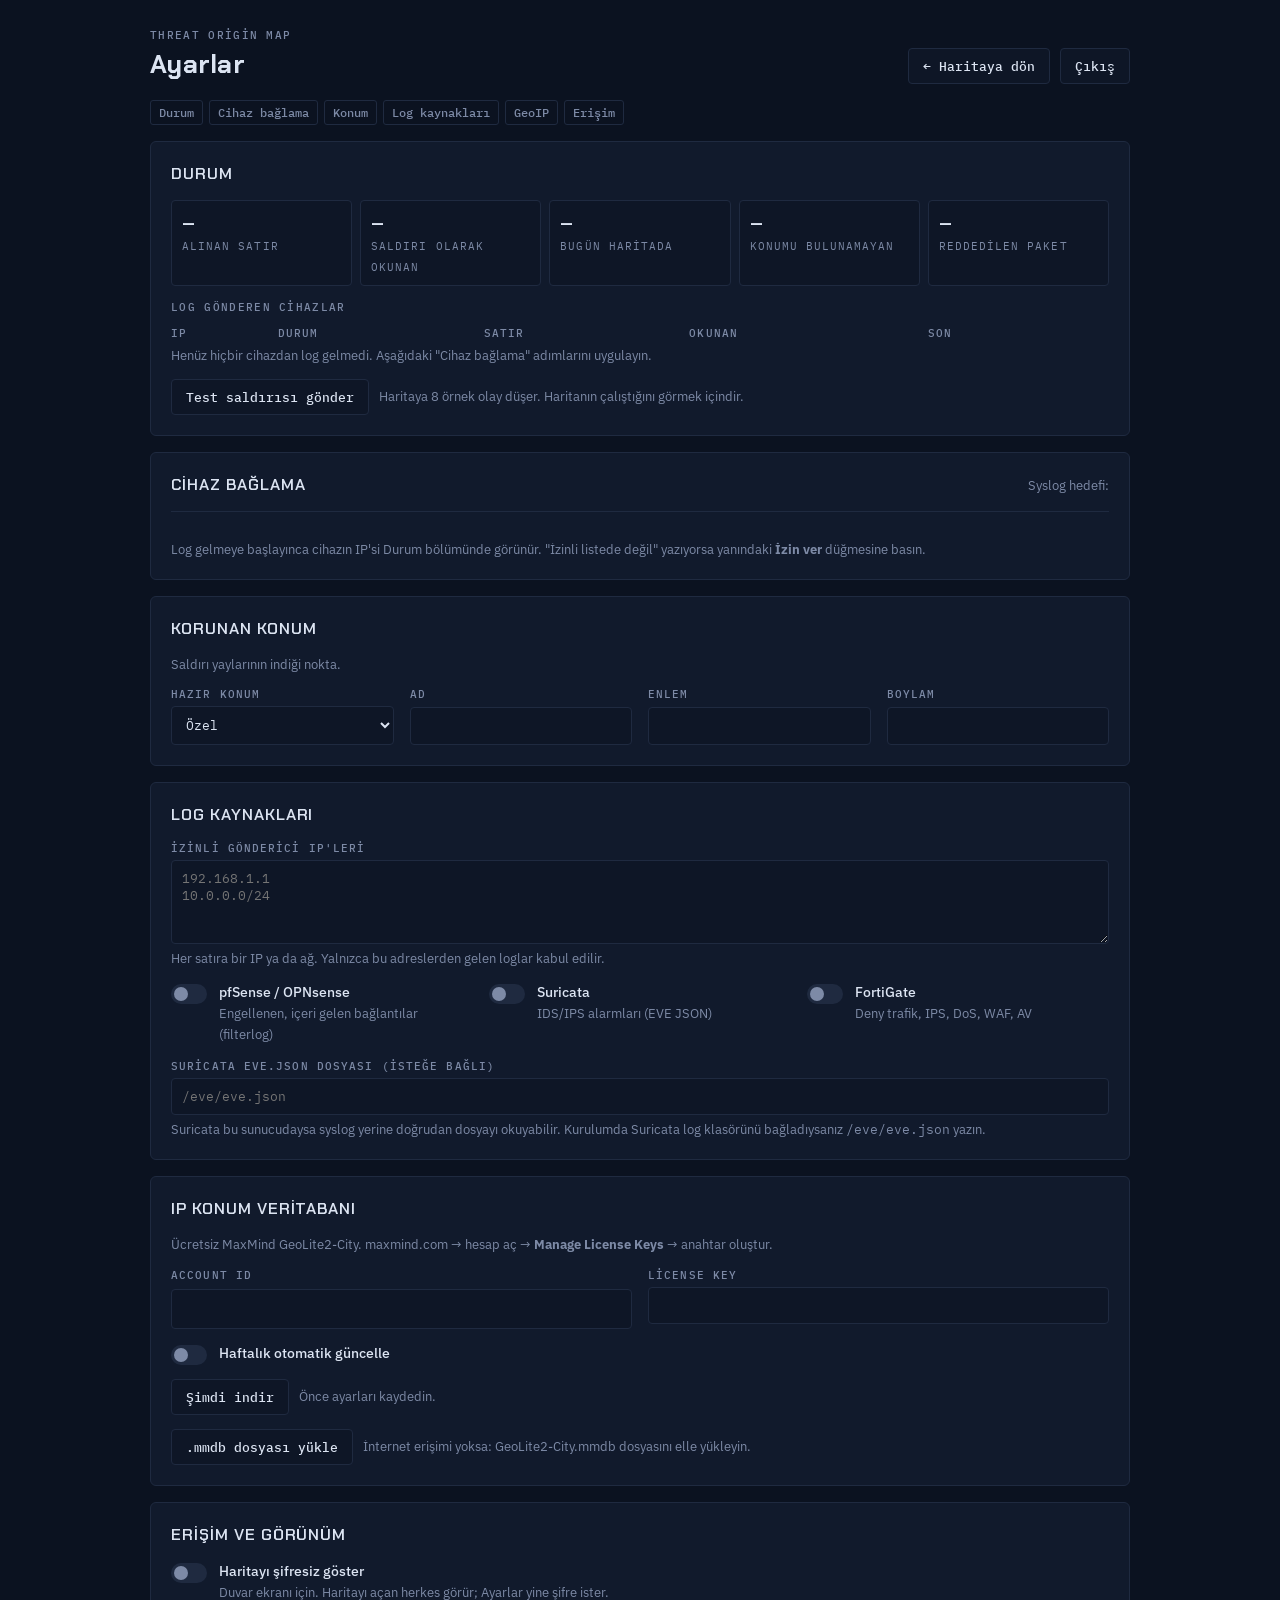
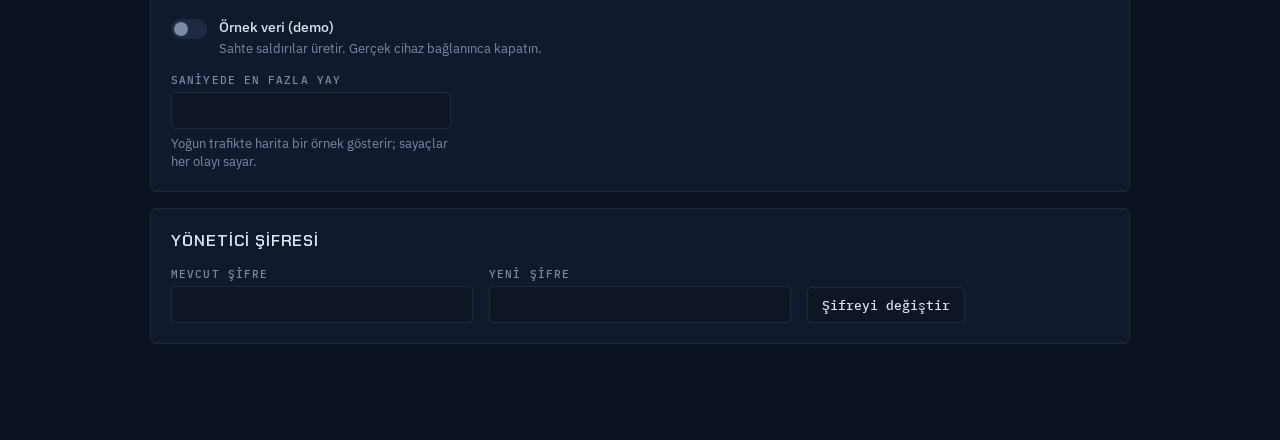
==== static/settings.html @ 55336fe7 "Threat Origin Map: live attack map for firewall / IDS logs Docker app that receives pfSense/OPNsense" ====
<!doctype html>
<html lang="tr">
<head>
<meta charset="utf-8">
<meta name="viewport" content="width=device-width,initial-scale=1,viewport-fit=cover">
<title>Ayarlar · Threat Origin Map</title>
<link rel="stylesheet" href="https://fonts.googleapis.com/css2?family=Chakra+Petch:wght@600;700&family=IBM+Plex+Sans:wght@400;500;600&family=IBM+Plex+Mono:wght@400;500&display=swap">
<link rel="stylesheet" href="ui.css">
</head>
<body>
<main class="wrap">
  <div class="top">
    <div>
      <span class="eyebrow">Threat Origin Map</span>
      <h1>Ayarlar</h1>
    </div>
    <div class="row">
      <a class="btn" href="/">← Haritaya dön</a>
      <button type="button" id="logout">Çıkış</button>
    </div>
  </div>
  <nav class="jump" aria-label="Bölümler">
    <a href="#status">Durum</a><a href="#devices">Cihaz bağlama</a><a href="#site">Konum</a><a href="#sources">Log kaynakları</a><a href="#geoip">GeoIP</a><a href="#access">Erişim</a>
  </nav>

  <!-- STATUS -->
  <section class="card" id="status">
    <header><h2>Durum</h2><div class="row" id="pills"></div></header>
    <div class="kv">
      <div><b id="sRecv">–</b><span>Alınan satır</span></div>
      <div><b id="sParsed">–</b><span>Saldırı olarak okunan</span></div>
      <div><b id="sMap">–</b><span>Bugün haritada</span></div>
      <div><b id="sUnloc">–</b><span>Konumu bulunamayan</span></div>
      <div><b id="sRej">–</b><span>Reddedilen paket</span></div>
    </div>
    <div id="statusMsg" class="msg warn" hidden></div>
    <div>
      <h3 class="eyebrow" style="margin-bottom:6px">Log gönderen cihazlar</h3>
      <div class="tablewrap">
        <table>
          <thead><tr><th>IP</th><th>Durum</th><th>Satır</th><th>Okunan</th><th>Son</th><th></th></tr></thead>
          <tbody id="senders"></tbody>
        </table>
      </div>
      <p class="help" id="noSenders">Henüz hiçbir cihazdan log gelmedi. Aşağıdaki "Cihaz bağlama" adımlarını uygulayın.</p>
    </div>
    <div class="row">
      <button type="button" id="testBtn">Test saldırısı gönder</button>
      <span class="help">Haritaya 8 örnek olay düşer. Haritanın çalıştığını görmek içindir.</span>
    </div>
  </section>

  <!-- DEVICES -->
  <section class="card" id="devices">
    <header><h2>Cihaz bağlama</h2><span class="muted small">Syslog hedefi: <code id="target"></code></span></header>
    <div class="tabs" role="tablist" id="tabs"></div>
    <div id="tabBody"></div>
    <p class="help">Log gelmeye başlayınca cihazın IP'si Durum bölümünde görünür. "İzinli listede değil" yazıyorsa yanındaki <b>İzin ver</b> düğmesine basın.</p>
  </section>

  <form id="form" class="stack" autocomplete="off">
    <!-- SITE -->
    <section class="card" id="site">
      <header><h2>Korunan konum</h2></header>
      <p class="help">Saldırı yaylarının indiği nokta.</p>
      <div class="grid2">
        <label class="field"><span>Hazır konum</span><select id="preset"></select></label>
        <label class="field"><span>Ad</span><input type="text" id="siteName" maxlength="32"></label>
        <label class="field"><span>Enlem</span><input type="number" id="siteLat" step="0.0001" min="-90" max="90"></label>
        <label class="field"><span>Boylam</span><input type="number" id="siteLon" step="0.0001" min="-180" max="180"></label>
      </div>
    </section>

    <!-- SOURCES -->
    <section class="card" id="sources">
      <header><h2>Log kaynakları</h2></header>
      <label class="field"><span>İzinli gönderici IP'leri</span>
        <textarea id="allowed" placeholder="192.168.1.1&#10;10.0.0.0/24"></textarea>
        <p class="help">Her satıra bir IP ya da ağ. Yalnızca bu adreslerden gelen loglar kabul edilir.</p></label>
      <div id="openWarn" class="msg warn" hidden>Liste boş: herkesten gelen syslog kabul ediliyor. UDP syslog sahte gönderilebilir; firewall'unuzun IP'sini ekleyin.</div>
      <div class="grid2">
        <label class="toggle"><input type="checkbox" id="srcFilterlog"><i></i><span><b>pfSense / OPNsense</b><span class="help">Engellenen, içeri gelen bağlantılar (filterlog)</span></span></label>
        <label class="toggle"><input type="checkbox" id="srcSuricata"><i></i><span><b>Suricata</b><span class="help">IDS/IPS alarmları (EVE JSON)</span></span></label>
        <label class="toggle"><input type="checkbox" id="srcFortigate"><i></i><span><b>FortiGate</b><span class="help">Deny trafik, IPS, DoS, WAF, AV</span></span></label>
      </div>
      <label class="field"><span>Suricata eve.json dosyası (isteğe bağlı)</span>
        <input type="text" id="eveFile" placeholder="/eve/eve.json">
        <p class="help" id="eveHelp">Suricata bu sunucudaysa syslog yerine doğrudan dosyayı okuyabilir. Kurulumda Suricata log klasörünü bağladıysanız <code>/eve/eve.json</code> yazın.</p></label>
    </section>

    <!-- GEOIP -->
    <section class="card" id="geoip">
      <header><h2>IP konum veritabanı</h2><span id="geoPill"></span></header>
      <p class="help">Ücretsiz MaxMind GeoLite2-City. maxmind.com → hesap aç → <b>Manage License Keys</b> → anahtar oluştur.</p>
      <div class="grid2">
        <label class="field"><span>Account ID</span><input type="text" id="geoAid" inputmode="numeric"></label>
        <label class="field"><span>License Key</span><input type="password" id="geoKey" placeholder="">
          <p class="help" id="geoKeyHelp"></p></label>
      </div>
      <label class="toggle"><input type="checkbox" id="geoAuto"><i></i><span><b>Haftalık otomatik güncelle</b></span></label>
      <div class="row">
        <button type="button" id="geoDl">Şimdi indir</button>
        <span class="help">Önce ayarları kaydedin.</span>
      </div>
      <div class="row">
        <label class="btn" for="geoFile">.mmdb dosyası yükle</label>
        <input type="file" id="geoFile" accept=".mmdb" hidden>
        <span class="help">İnternet erişimi yoksa: GeoLite2-City.mmdb dosyasını elle yükleyin.</span>
      </div>
      <div id="geoMsg" class="msg" hidden></div>
    </section>

    <!-- ACCESS -->
    <section class="card" id="access">
      <header><h2>Erişim ve görünüm</h2></header>
      <label class="toggle"><input type="checkbox" id="publicMap"><i></i><span><b>Haritayı şifresiz göster</b><span class="help">Duvar ekranı için. Haritayı açan herkes görür; Ayarlar yine şifre ister.</span></span></label>
      <label class="toggle"><input type="checkbox" id="demo"><i></i><span><b>Örnek veri (demo)</b><span class="help">Sahte saldırılar üretir. Gerçek cihaz bağlanınca kapatın.</span></span></label>
      <label class="field" style="max-width:280px"><span>Saniyede en fazla yay</span><input type="number" id="maxEps" min="1" max="500" step="1">
        <p class="help">Yoğun trafikte harita bir örnek gösterir; sayaçlar her olayı sayar.</p></label>
    </section>
  </form>

  <section class="card">
    <header><h2>Yönetici şifresi</h2></header>
    <form id="pwForm" class="grid2" autocomplete="off">
      <label class="field"><span>Mevcut şifre</span><input type="password" id="pwCur" autocomplete="current-password" required></label>
      <label class="field"><span>Yeni şifre</span><input type="password" id="pwNew" autocomplete="new-password" minlength="10" required></label>
      <div class="row" style="align-self:end"><button type="submit">Şifreyi değiştir</button></div>
    </form>
    <div id="pwMsg" class="msg" hidden></div>
  </section>
</main>

<div class="savebar" id="savebar" hidden>
  <div class="inner">
    <span id="saveMsg" class="small muted">Kaydedilmemiş değişiklikler var.</span>
    <button type="button" id="discard">Vazgeç</button>
    <button type="button" class="primary" id="save">Kaydet</button>
  </div>
</div>

<script>
const $=id=>document.getElementById(id);
const H={"Content-Type":"application/json","X-Requested-With":"attackmap"};
async function api(path,opts={}){
  const r=await fetch(path,{...opts,headers:{...H,...(opts.headers||{})}});
  if(r.status===401){location.href="/login?next=/settings";throw new Error("Giriş gerekli.")}
  const j=await r.json().catch(()=>({}));
  if(!r.ok) throw new Error(j.error||("Hata "+r.status));
  return j;
}
function show(el,text,kind){el.textContent=text;el.className="msg "+(kind||"");el.hidden=!text}
function el(tag,props={},text){const n=document.createElement(tag);Object.assign(n,props);if(text!=null)n.textContent=text;return n}
const fmt=n=>Number(n).toLocaleString("tr-TR");
const ago=s=>{if(!s)return"–";const d=Math.round(Date.now()/1000-s);return d<5?"şimdi":d<60?d+" sn önce":d<3600?Math.round(d/60)+" dk önce":Math.round(d/3600)+" sa önce"};

// ---------- presets
const PRESETS=[["Özel",null,null],["İstanbul",41.01,28.98],["Ankara",39.93,32.86],["İzmir",38.42,27.14],["Bursa",40.19,29.06],["Antalya",36.90,30.70],
  ["Frankfurt",50.11,8.68],["Amsterdam",52.37,4.90],["Londra",51.51,-0.13],["Paris",48.86,2.35],["Ashburn (US-East)",39.04,-77.49],["Singapur",1.35,103.82]];
$("preset").replaceChildren(...PRESETS.map((p,i)=>el("option",{value:i},p[0])));
$("preset").onchange=()=>{const p=PRESETS[$("preset").value];if(p[1]==null)return;$("siteLat").value=p[1];$("siteLon").value=p[2];dirty(true)};
function syncPreset(){const i=PRESETS.findIndex(p=>p[1]==+$("siteLat").value&&p[2]==+$("siteLon").value);$("preset").value=i<0?0:i}

// ---------- config form
let cfg=null;
function fill(c){
  cfg=c;
  $("siteName").value=c.site.name; $("siteLat").value=c.site.lat; $("siteLon").value=c.site.lon; syncPreset();
  $("allowed").value=c.allowed_senders.join("\n"); $("openWarn").hidden=c.allowed_senders.length>0;
  $("srcFilterlog").checked=c.sources.filterlog; $("srcSuricata").checked=c.sources.suricata; $("srcFortigate").checked=c.sources.fortigate;
  $("eveFile").value=c.eve_file;
  $("geoAid").value=c.geoip.account_id; $("geoKey").value="";
  $("geoKey").placeholder=c.geoip.license_key_set?"•••••••• (kayıtlı)":"";
  $("geoKeyHelp").textContent=c.geoip.license_key_set?"Kayıtlı. Değiştirmek için yenisini yazın.":"";
  $("geoAuto").checked=c.geoip.auto_update;
  $("publicMap").checked=c.public_map; $("demo").checked=c.demo; $("maxEps").value=c.max_eps;
  dirty(false);
}
function collect(){
  const body={
    site:{name:$("siteName").value,lat:$("siteLat").value,lon:$("siteLon").value},
    allowed_senders:$("allowed").value.split(/[\s,]+/).filter(Boolean),
    sources:{filterlog:$("srcFilterlog").checked,suricata:$("srcSuricata").checked,fortigate:$("srcFortigate").checked},
    eve_file:$("eveFile").value,
    geoip:{account_id:$("geoAid").value,auto_update:$("geoAuto").checked},
    public_map:$("publicMap").checked, demo:$("demo").checked, max_eps:$("maxEps").value,
  };
  if($("geoKey").value) body.geoip.license_key=$("geoKey").value;
  return body;
}
function dirty(on){$("savebar").hidden=!on;$("saveMsg").textContent="Kaydedilmemiş değişiklikler var.";$("saveMsg").className="small muted"}
$("form").addEventListener("input",e=>{if(e.target.id!=="geoFile")dirty(true);if(e.target.id==="siteLat"||e.target.id==="siteLon")syncPreset()});
$("form").addEventListener("change",e=>{if(e.target.type==="checkbox")dirty(true)});
$("discard").onclick=()=>fill(cfg);
$("save").onclick=async()=>{
  $("save").disabled=true;
  try{fill(await api("api/config",{method:"POST",body:JSON.stringify(collect())}));refresh()}
  catch(x){$("saveMsg").textContent=x.message;$("saveMsg").className="small";$("saveMsg").style.color="var(--bad)"}
  finally{$("save").disabled=false}
};
window.addEventListener("beforeunload",e=>{if(!$("savebar").hidden){e.preventDefault()}});

// ---------- status
async function refresh(){
  let s; try{s=await api("api/status")}catch{return}
  $("sRecv").textContent=fmt(s.received); $("sParsed").textContent=fmt(s.parsed);
  $("sMap").textContent=fmt(s.map.total_today); $("sUnloc").textContent=fmt(s.unlocated); $("sRej").textContent=fmt(s.rejected);
  const recent=s.senders.some(x=>x.allowed&&Date.now()/1000-x.last<120);
  const pills=[];
  pills.push(recent?["ok","Log geliyor"]:["warn","Log bekleniyor"]);
  pills.push(s.geoip.state==="ready"?["ok","GeoIP hazır"]:s.geoip.state==="downloading"?["warn","GeoIP indiriliyor"]:["bad","GeoIP yok"]);
  if(cfg?.demo) pills.push(["warn","Demo açık"]);
  $("pills").replaceChildren(...pills.map(([k,t])=>el("span",{className:"pill "+k},t)));
  const warn = s.geoip.state!=="ready" && s.unlocated>0 ? "Loglar geliyor ama konum bulunamıyor: GeoIP veritabanını kurun (aşağıda)." :
               s.received>0 && s.parsed===0 ? "Loglar geliyor ama hiçbiri saldırı olarak okunmadı. Cihazda engellenen bağlantıların loglandığından ve doğru kaynağın açık olduğundan emin olun." : "";
  show($("statusMsg"),warn,"warn");
  const g=s.geoip; $("geoPill").replaceChildren(el("span",{className:"pill "+(g.state==="ready"?"ok":g.state==="downloading"?"warn":"bad")},
    g.state==="ready"?g.message:g.state==="downloading"?"İndiriliyor…":"Yok"));
  if(g.last_error) show($("geoMsg"),g.last_error,"bad");
  else if(g.state==="error") show($("geoMsg"),g.message,"bad");
  $("target").textContent=`${location.hostname}:${s.syslog_port} (UDP)`; port=s.syslog_port; renderTab();
  $("eveHelp").hidden=false;
  if(s.eve_root) $("eveFile").placeholder=s.eve_root.replace(/\/$/,"")+"/eve.json";
  const tb=$("senders"); tb.replaceChildren();
  $("noSenders").hidden=s.senders.length>0;
  for(const x of s.senders){
    const tr=el("tr");
    const st=el("td"); st.append(el("span",{className:"pill "+(x.allowed?"ok":"bad")},x.allowed?"Kabul":"İzinli listede değil"));
    const act=el("td");
    if(!x.allowed){const b=el("button",{type:"button"},"İzin ver");b.onclick=()=>allow(x.ip,b);act.append(b)}
    tr.append(el("td",{},x.ip),st,el("td",{},fmt(x.count)),el("td",{},fmt(x.parsed)),el("td",{},ago(x.last)),act);
    tb.append(tr);
  }
}
async function allow(ip,btn){
  btn.disabled=true;
  try{fill(await api("api/config",{method:"POST",body:JSON.stringify({allowed_senders:[...cfg.allowed_senders,ip]})}));refresh()}
  catch(x){btn.disabled=false;alert(x.message)}
}
$("testBtn").onclick=async()=>{$("testBtn").disabled=true;try{await api("api/test-event",{method:"POST"});setTimeout(refresh,300)}finally{setTimeout(()=>$("testBtn").disabled=false,1500)}};

// ---------- geoip actions
$("geoDl").onclick=async()=>{
  if(!$("savebar").hidden){show($("geoMsg"),"Önce Kaydet'e basın.","warn");return}
  try{await api("api/geoip/download",{method:"POST"});show($("geoMsg"),"İndirme başladı. Yaklaşık 70 MB, bir dakika sürebilir.","ok");$("geoMsg").dataset.dl="1";poll()}
  catch(x){show($("geoMsg"),x.message,"bad")}
};
async function poll(){for(let i=0;i<60;i++){await new Promise(r=>setTimeout(r,2000));const s=await api("api/status");refresh();
  if(s.geoip.state!=="downloading"){if(!s.geoip.last_error&&s.geoip.state==="ready")show($("geoMsg"),"Veritabanı kuruldu: "+s.geoip.message,"ok");return}}}
$("geoFile").onchange=async e=>{
  const f=e.target.files[0]; if(!f)return;
  show($("geoMsg"),`${f.name} yükleniyor…`,"");
  try{const j=await api("api/geoip/upload",{method:"PUT",headers:{"Content-Type":"application/octet-stream"},body:f});show($("geoMsg"),"Veritabanı kuruldu: "+j.message,"ok");refresh()}
  catch(x){show($("geoMsg"),x.message,"bad")}
  e.target.value="";
};

// ---------- password + logout
$("pwForm").addEventListener("submit",async e=>{
  e.preventDefault();
  try{await api("api/password",{method:"POST",body:JSON.stringify({current:$("pwCur").value,new:$("pwNew").value})});
    show($("pwMsg"),"Şifre değiştirildi. Diğer cihazlardaki oturumlar kapatıldı.","ok");$("pwCur").value=$("pwNew").value=""}
  catch(x){show($("pwMsg"),x.message,"bad")}
});
$("logout").onclick=async()=>{await api("api/logout",{method:"POST"}).catch(()=>{});location.href="/login"};

// ---------- device guides
let port=5514, tab="pfsense";
const GUIDES={
  pfsense:{label:"pfSense",render:(h,p)=>[
    ["ol",[`<b>Status → System Logs → Settings</b> sayfasını açın.`,
      `<b>Enable Remote Logging</b> kutusunu işaretleyin.`,
      `<b>Remote log servers</b> alanına <code>${h}:${p}</code> yazın.`,
      `<b>Remote Syslog Contents</b> bölümünde <b>Firewall Events</b> işaretli olsun. Suricata paketi kuruluysa onu da seçin.`,
      `<b>Firewall → Rules → WAN</b>: engelleyen kurallarda <b>Log packets</b> açık olsun ya da <b>Status → System Logs → Settings</b> altında <b>Log packets matched from the default block rules</b> işaretli olsun.`,
      `Kaydedin. Birkaç saniye içinde cihaz Durum bölümünde görünür.`]]]},
  opnsense:{label:"OPNsense",render:(h,p)=>[
    ["ol",[`<b>System → Settings → Logging / targets</b> → <b>+</b>`,
      `Transport: <b>UDP(4)</b>, Applications: <b>filter (filterlog)</b> (Suricata kullanıyorsanız <b>suricata</b> da)`,
      `Hostname: <code>${h}</code>, Port: <code>${p}</code>`,
      `Kaydedip <b>Apply</b> deyin. WAN engelleme kurallarında <b>Log</b> açık olmalı (varsayılan block kuralı için <b>Firewall → Settings → Advanced → Log default block</b>).`]]]},
  fortigate:{label:"FortiGate",render:(h,p)=>[
    ["p","CLI'ya yapıştırın:"],
    ["pre",`config log syslogd setting\n    set status enable\n    set server "${h}"\n    set port ${p}\n    set mode udp\n    set format default\nend\nconfig log syslogd filter\n    set forward-traffic enable\n    set local-traffic enable\n    set anomaly enable\nend`],
    ["p","WAN'dan gelen deny trafiğini görmek için ilgili policy'lerde (ve implicit deny'da) <b>Log Violation Traffic</b> açık olmalı. IPS/WAF olayları otomatik gelir."]]},
  suricata:{label:"Suricata",render:(h,p)=>[
    ["p","<b>pfSense / OPNsense paketi:</b> Interface ayarlarında <b>EVE JSON Log</b> açın, çıktı türünü <b>SYSLOG</b> seçin ve firewall'un remote syslog'unu yukarıdaki gibi bu sunucuya yönlendirin."],
    ["p","<b>Bağımsız Suricata (Linux):</b> rsyslog ile gönderin:"],
    ["pre",`# /etc/rsyslog.d/60-attackmap.conf\nmodule(load="imfile")\ninput(type="imfile" File="/var/log/suricata/eve.json" Tag="suricata:")\nif $programname == 'suricata' then @${h}:${p}`],
    ["p","Suricata bu sunucudaysa daha kolayı: kurulumda Suricata log klasörünü bağlayıp <b>Log kaynakları → eve.json dosyası</b> alanına <code>/eve/eve.json</code> yazın."]]},
};
function renderTab(){
  const h=location.hostname;
  $("tabs").replaceChildren(...Object.entries(GUIDES).map(([k,g])=>{const b=el("button",{type:"button",role:"tab"},g.label);b.setAttribute("aria-selected",k===tab);b.onclick=()=>{tab=k;renderTab()};return b}));
  const body=$("tabBody"); body.replaceChildren();
  for(const [kind,content] of GUIDES[tab].render(h,port)){
    if(kind==="ol"){const ol=el("ol",{className:"steps"});content.forEach(t=>{const li=el("li");li.innerHTML=t;ol.append(li)});body.append(ol)}
    else if(kind==="pre"){const wrap=el("div",{className:"field"});const pre=el("pre",{},content);const b=el("button",{type:"button"},"Kopyala");
      b.onclick=async()=>{try{await navigator.clipboard.writeText(content);b.textContent="Kopyalandı"}catch{const r=document.createRange();r.selectNodeContents(pre);getSelection().removeAllRanges();getSelection().addRange(r)}setTimeout(()=>b.textContent="Kopyala",1500)};
      const row=el("div",{className:"row"});row.append(b);wrap.append(pre,row);body.append(wrap)}
    else{const p=el("p",{className:"help"});p.innerHTML=content;body.append(p)}
  }
}

(async()=>{fill(await api("api/config"));await refresh();setInterval(refresh,3000)})();
</script>
</body>
</html>
---- static/ui.css ----
/* Shared look for setup, login and settings: same console palette as the map. */
:root{
  --bg:#0B1220; --panel:#111A2C; --panel2:#0E1626; --line:#1F2A40; --fg:#DCE4F2; --muted:#7D8AA6;
  --accent:#59D8E6; --warn:#F2A541; --bad:#F2545B; --ok:#5FD39A;
  --display:"Chakra Petch","Segoe UI",system-ui,sans-serif;
  --body:"IBM Plex Sans","Segoe UI",system-ui,sans-serif;
  --mono:"IBM Plex Mono",ui-monospace,Consolas,monospace;
  color-scheme:dark;
}
*,*::before,*::after{box-sizing:border-box}
html,body{margin:0}
body{background:var(--bg);color:var(--fg);font:14px/1.5 var(--body);
  padding-left:max(16px,env(safe-area-inset-left,0px));padding-right:max(16px,env(safe-area-inset-right,0px));padding-block:24px 96px}
a{color:var(--accent)}
h1,h2,h3{font-family:var(--display);letter-spacing:.01em;text-wrap:balance;margin:0}
h1{font-size:26px;font-weight:700}
h2{font-size:16px;font-weight:600;letter-spacing:.06em;text-transform:uppercase}
.eyebrow{font:500 11px var(--mono);letter-spacing:.12em;text-transform:uppercase;color:var(--muted)}
.muted{color:var(--muted)}
.small{font-size:12.5px}
.wrap{max-width:980px;margin:0 auto;display:grid;gap:16px}
.narrow{max-width:520px}
.stack{display:grid;gap:16px;min-width:0}
.card{background:var(--panel);border:1px solid var(--line);border-radius:6px;padding:20px;display:grid;gap:14px;min-width:0}
.card > header{display:flex;justify-content:space-between;align-items:baseline;gap:12px;flex-wrap:wrap}
.grid2{display:grid;grid-template-columns:repeat(auto-fit,minmax(220px,1fr));gap:12px 16px}
.field{display:grid;gap:5px;min-width:0}
.field > span{font:500 11px var(--mono);letter-spacing:.1em;text-transform:uppercase;color:var(--muted)}
.help{font-size:12.5px;color:var(--muted);margin:0}
input[type=text],input[type=password],input[type=number],select,textarea{
  font:13px var(--mono);color:var(--fg);background:var(--panel2);border:1px solid var(--line);border-radius:4px;padding:9px 10px;width:100%;min-width:0}
textarea{min-height:84px;resize:vertical}
input:focus-visible,select:focus-visible,textarea:focus-visible,button:focus-visible,.toggle input:focus-visible+i{outline:2px solid var(--accent);outline-offset:2px}
button,.btn{font:500 12.5px var(--mono);color:var(--fg);background:var(--panel2);border:1px solid var(--line);border-radius:4px;padding:9px 14px;cursor:pointer;text-decoration:none;display:inline-flex;align-items:center;gap:8px;white-space:nowrap}
button:hover,.btn:hover{border-color:var(--muted)}
button.primary{background:var(--accent);border-color:var(--accent);color:#06202A;font-weight:600}
button.primary:hover{filter:brightness(1.08)}
button:disabled{opacity:.5;cursor:not-allowed}
.row{display:flex;gap:10px;flex-wrap:wrap;align-items:center}
.toggle{display:flex;align-items:flex-start;gap:12px;cursor:pointer}
.toggle input{position:absolute;opacity:0;width:1px;height:1px}
.toggle i{flex:none;width:36px;height:20px;border-radius:10px;background:var(--line);position:relative;transition:background .15s;margin-top:2px}
.toggle i::after{content:"";position:absolute;top:3px;left:3px;width:14px;height:14px;border-radius:50%;background:var(--muted);transition:transform .15s,background .15s}
.toggle input:checked+i{background:color-mix(in srgb,var(--accent) 35%,var(--line))}
.toggle input:checked+i::after{transform:translateX(16px);background:var(--accent)}
.toggle b{font-weight:500;display:block}
.pill{display:inline-flex;align-items:center;gap:6px;font:500 11px var(--mono);letter-spacing:.08em;text-transform:uppercase;padding:3px 9px;border-radius:3px;border:1px solid var(--line);color:var(--muted)}
.pill::before{content:"";width:7px;height:7px;border-radius:50%;background:currentColor}
.pill.ok{color:var(--ok);border-color:color-mix(in srgb,var(--ok) 50%,transparent)}
.pill.warn{color:var(--warn);border-color:color-mix(in srgb,var(--warn) 50%,transparent)}
.pill.bad{color:var(--bad);border-color:color-mix(in srgb,var(--bad) 50%,transparent)}
.msg{font-size:13px;padding:10px 12px;border-radius:4px;border:1px solid var(--line);background:var(--panel2)}
.msg.bad{border-color:color-mix(in srgb,var(--bad) 55%,transparent);color:#FFC9CB}
.msg.ok{border-color:color-mix(in srgb,var(--ok) 55%,transparent);color:#C9F2DD}
.msg.warn{border-color:color-mix(in srgb,var(--warn) 55%,transparent);color:#FBE2BC}
code,pre{font-family:var(--mono);font-size:12.5px}
pre{background:var(--panel2);border:1px solid var(--line);border-radius:4px;padding:12px;overflow-x:auto;margin:0;white-space:pre}
.kv{display:grid;grid-template-columns:repeat(auto-fit,minmax(130px,1fr));gap:8px}
.kv div{background:var(--panel2);border:1px solid var(--line);border-radius:4px;padding:8px 10px}
.kv b{display:block;font:600 20px var(--display);font-variant-numeric:tabular-nums}
.kv span{font:10.5px var(--mono);letter-spacing:.1em;text-transform:uppercase;color:var(--muted)}
.tablewrap{overflow-x:auto}
table{width:100%;border-collapse:collapse;font:12.5px var(--mono);font-variant-numeric:tabular-nums}
th{text-align:left;font-weight:500;color:var(--muted);font-size:10.5px;letter-spacing:.1em;text-transform:uppercase;padding:6px 10px 6px 0}
td{padding:7px 10px 7px 0;border-top:1px solid var(--line);white-space:nowrap}
.tabs{display:flex;gap:4px;flex-wrap:wrap;border-bottom:1px solid var(--line)}
.tabs button{border:0;border-bottom:2px solid transparent;border-radius:0;background:none;padding:8px 12px;color:var(--muted)}
.tabs button[aria-selected=true]{color:var(--fg);border-bottom-color:var(--accent)}
ol.steps{margin:0;padding-left:20px;display:grid;gap:6px}
.savebar{position:fixed;left:0;right:0;bottom:0;background:color-mix(in srgb,var(--panel) 94%,transparent);border-top:1px solid var(--line);
  padding:12px max(16px,env(safe-area-inset-right,0px)) calc(12px + env(safe-area-inset-bottom,0px)) max(16px,env(safe-area-inset-left,0px));backdrop-filter:blur(6px);z-index:5}
.savebar .inner{max-width:980px;margin:0 auto;display:flex;gap:12px;align-items:center;justify-content:flex-end;flex-wrap:wrap}
.top{display:flex;justify-content:space-between;align-items:flex-end;gap:12px;flex-wrap:wrap}
nav.jump{display:flex;gap:6px;flex-wrap:wrap}
nav.jump a{font:500 11.5px var(--mono);color:var(--muted);text-decoration:none;border:1px solid var(--line);border-radius:3px;padding:4px 8px}
nav.jump a:hover{color:var(--fg);border-color:var(--muted)}
@media (prefers-reduced-motion:reduce){*{transition:none!important}}
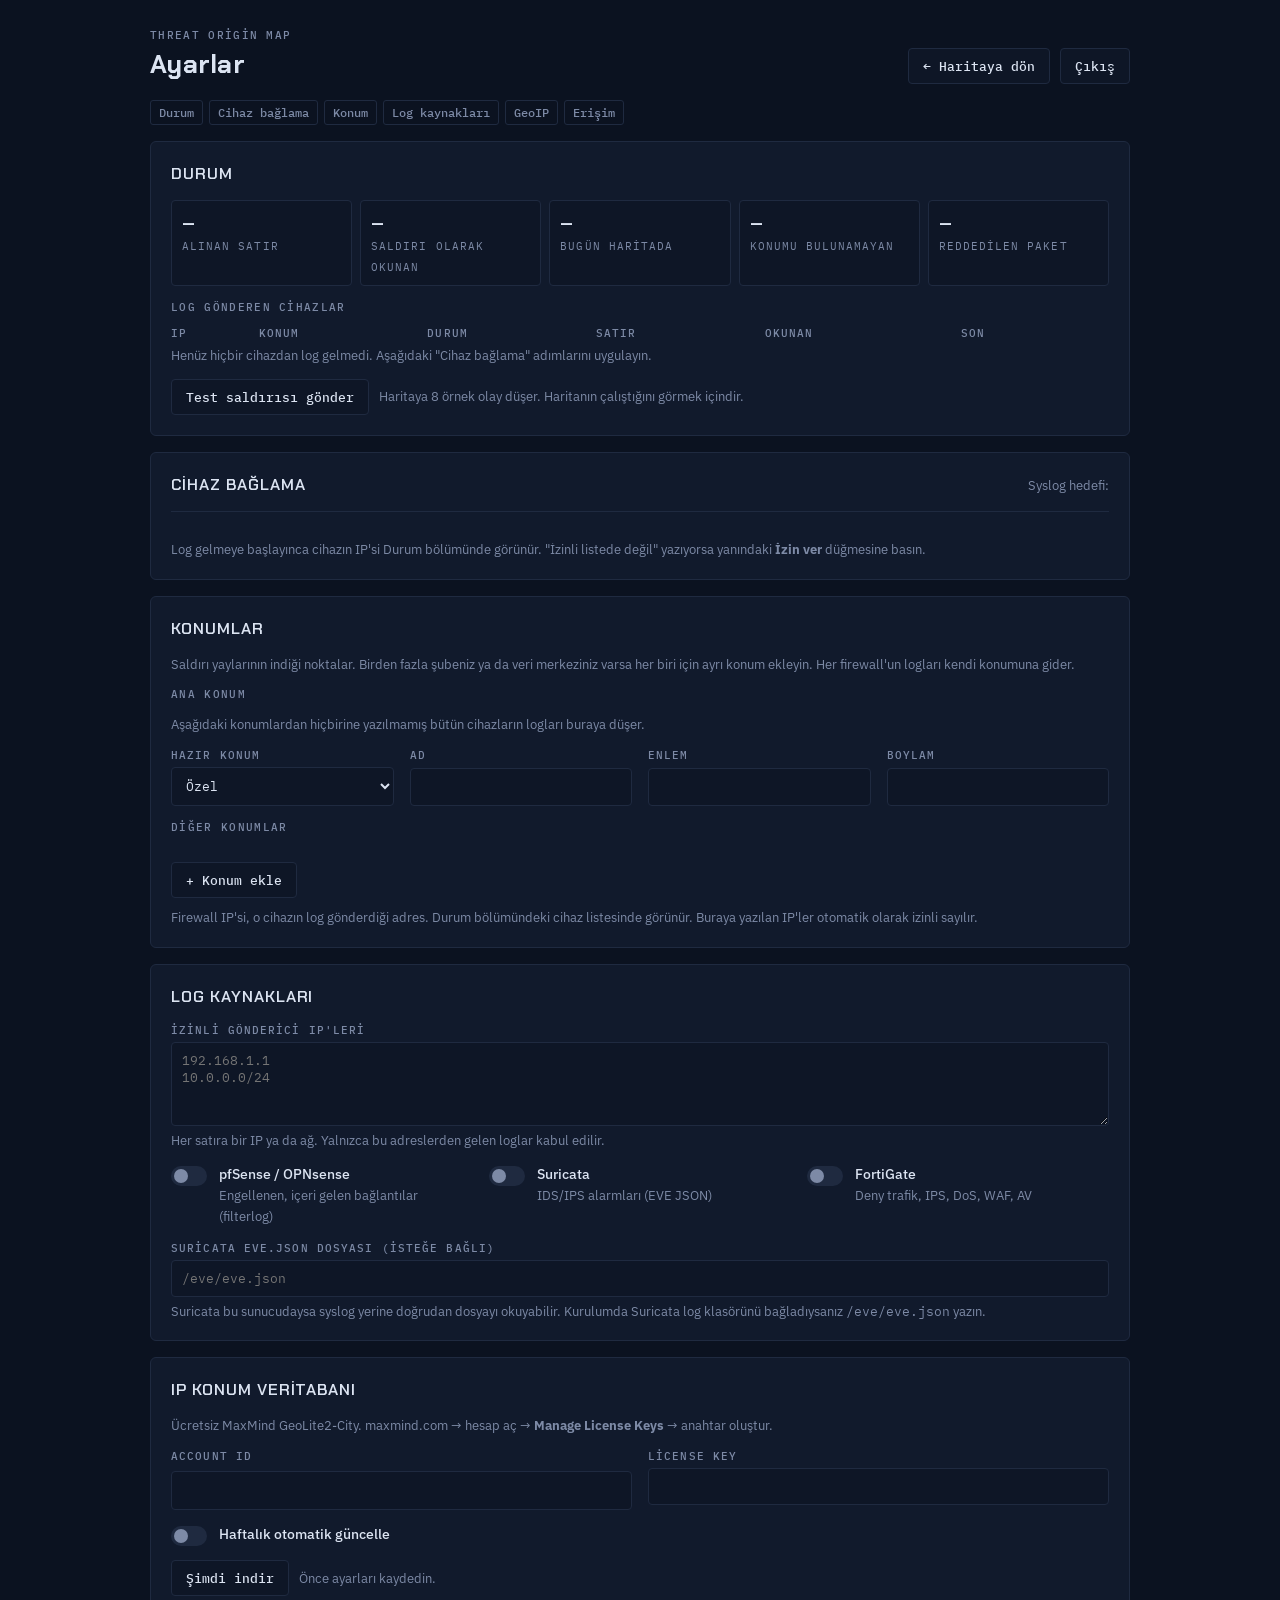
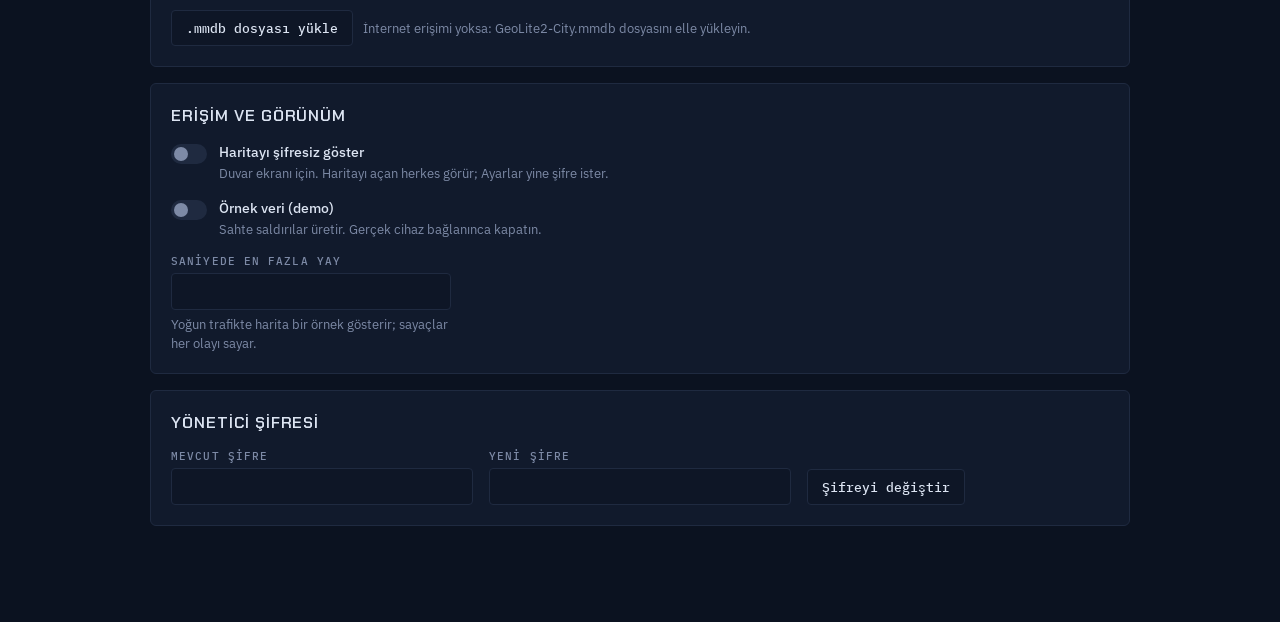
==== commit de7849d2: "Multiple protected locations, one per firewall site Settings → Konumlar now takes extra locations (n" ====
--- a/static/settings.html
+++ b/static/settings.html
@@ -38,7 +38,7 @@
       <h3 class="eyebrow" style="margin-bottom:6px">Log gönderen cihazlar</h3>
       <div class="tablewrap">
         <table>
-          <thead><tr><th>IP</th><th>Durum</th><th>Satır</th><th>Okunan</th><th>Son</th><th></th></tr></thead>
+          <thead><tr><th>IP</th><th>Konum</th><th>Durum</th><th>Satır</th><th>Okunan</th><th>Son</th><th></th></tr></thead>
           <tbody id="senders"></tbody>
         </table>
       </div>
@@ -61,13 +61,21 @@
   <form id="form" class="stack" autocomplete="off">
     <!-- SITE -->
     <section class="card" id="site">
-      <header><h2>Korunan konum</h2></header>
-      <p class="help">Saldırı yaylarının indiği nokta.</p>
+      <header><h2>Konumlar</h2></header>
+      <p class="help">Saldırı yaylarının indiği noktalar. Birden fazla şubeniz ya da veri merkeziniz varsa her biri için ayrı konum ekleyin. Her firewall'un logları kendi konumuna gider.</p>
+      <h3 class="eyebrow">Ana konum</h3>
+      <p class="help">Aşağıdaki konumlardan hiçbirine yazılmamış bütün cihazların logları buraya düşer.</p>
       <div class="grid2">
         <label class="field"><span>Hazır konum</span><select id="preset"></select></label>
         <label class="field"><span>Ad</span><input type="text" id="siteName" maxlength="32"></label>
         <label class="field"><span>Enlem</span><input type="number" id="siteLat" step="0.0001" min="-90" max="90"></label>
         <label class="field"><span>Boylam</span><input type="number" id="siteLon" step="0.0001" min="-180" max="180"></label>
+      </div>
+      <h3 class="eyebrow">Diğer konumlar</h3>
+      <div id="locs" class="stack"></div>
+      <div class="row">
+        <button type="button" id="addLoc">+ Konum ekle</button>
+        <span class="help">Firewall IP'si, o cihazın log gönderdiği adres. Durum bölümündeki cihaz listesinde görünür. Buraya yazılan IP'ler otomatik olarak izinli sayılır.</span>
       </div>
     </section>
 
@@ -161,11 +169,30 @@
 $("preset").onchange=()=>{const p=PRESETS[$("preset").value];if(p[1]==null)return;$("siteLat").value=p[1];$("siteLon").value=p[2];dirty(true)};
 function syncPreset(){const i=PRESETS.findIndex(p=>p[1]==+$("siteLat").value&&p[2]==+$("siteLon").value);$("preset").value=i<0?0:i}
 
+// ---------- extra locations
+function field(label,input,wide){const f=el("label",{className:"field"+(wide?" wide":"")});f.append(el("span",{},label),input);return f}
+function locRow(l={name:"",lat:"",lon:"",senders:[]}){
+  const box=el("div",{className:"grid2 locrow"});
+  const preset=el("select"); preset.replaceChildren(...PRESETS.map((p,i)=>el("option",{value:i},p[0])));
+  const name=el("input",{type:"text",maxLength:32,value:l.name,placeholder:"ör. Ankara Şube"}); name.dataset.k="name";
+  const lat=el("input",{type:"number",step:"0.0001",min:-90,max:90,value:l.lat}); lat.dataset.k="lat";
+  const lon=el("input",{type:"number",step:"0.0001",min:-180,max:180,value:l.lon}); lon.dataset.k="lon";
+  const snd=el("input",{type:"text",value:(l.senders||[]).join(", "),placeholder:"203.0.113.5, 198.51.100.0/24"}); snd.dataset.k="senders";
+  const i=PRESETS.findIndex(p=>p[1]==+l.lat&&p[2]==+l.lon&&l.lat!==""); preset.value=i<0?0:i;
+  preset.onchange=()=>{const p=PRESETS[preset.value];if(p[1]==null)return;lat.value=p[1];lon.value=p[2];if(!name.value)name.value=p[0];dirty(true)};
+  const rm=el("button",{type:"button",className:"rm"},"Konumu sil"); rm.onclick=()=>{box.remove();dirty(true)};
+  box.append(field("Hazır konum",preset),field("Ad",name),field("Enlem",lat),field("Boylam",lon),field("Firewall IP'leri (virgülle ayırın)",snd,true),rm);
+  return box;
+}
+$("addLoc").onclick=()=>{const r=locRow();$("locs").append(r);r.querySelector("select").focus();dirty(true)};
+const q=(b,k)=>b.querySelector(`[data-k="${k}"]`).value;
+
 // ---------- config form
 let cfg=null;
 function fill(c){
   cfg=c;
   $("siteName").value=c.site.name; $("siteLat").value=c.site.lat; $("siteLon").value=c.site.lon; syncPreset();
+  $("locs").replaceChildren(...(c.locations||[]).map(l=>locRow(l)));
   $("allowed").value=c.allowed_senders.join("\n"); $("openWarn").hidden=c.allowed_senders.length>0;
   $("srcFilterlog").checked=c.sources.filterlog; $("srcSuricata").checked=c.sources.suricata; $("srcFortigate").checked=c.sources.fortigate;
   $("eveFile").value=c.eve_file;
@@ -180,6 +207,7 @@
   const body={
     site:{name:$("siteName").value,lat:$("siteLat").value,lon:$("siteLon").value},
     allowed_senders:$("allowed").value.split(/[\s,]+/).filter(Boolean),
+    locations:[...$("locs").children].map(b=>({name:q(b,"name"),lat:q(b,"lat"),lon:q(b,"lon"),senders:q(b,"senders").split(/[\s,]+/).filter(Boolean)})),
     sources:{filterlog:$("srcFilterlog").checked,suricata:$("srcSuricata").checked,fortigate:$("srcFortigate").checked},
     eve_file:$("eveFile").value,
     geoip:{account_id:$("geoAid").value,auto_update:$("geoAuto").checked},
@@ -228,7 +256,7 @@
     const st=el("td"); st.append(el("span",{className:"pill "+(x.allowed?"ok":"bad")},x.allowed?"Kabul":"İzinli listede değil"));
     const act=el("td");
     if(!x.allowed){const b=el("button",{type:"button"},"İzin ver");b.onclick=()=>allow(x.ip,b);act.append(b)}
-    tr.append(el("td",{},x.ip),st,el("td",{},fmt(x.count)),el("td",{},fmt(x.parsed)),el("td",{},ago(x.last)),act);
+    tr.append(el("td",{},x.ip),el("td",{},x.loc||"–"),st,el("td",{},fmt(x.count)),el("td",{},fmt(x.parsed)),el("td",{},ago(x.last)),act);
     tb.append(tr);
   }
 }
--- a/static/ui.css
+++ b/static/ui.css
@@ -75,3 +75,6 @@
 nav.jump a{font:500 11.5px var(--mono);color:var(--muted);text-decoration:none;border:1px solid var(--line);border-radius:3px;padding:4px 8px}
 nav.jump a:hover{color:var(--fg);border-color:var(--muted)}
 @media (prefers-reduced-motion:reduce){*{transition:none!important}}
+.locrow{border:1px solid var(--line);border-radius:4px;padding:12px;background:var(--panel2)}
+.locrow .wide{grid-column:1/-1}
+.locrow .rm{justify-self:start;color:var(--bad)}
